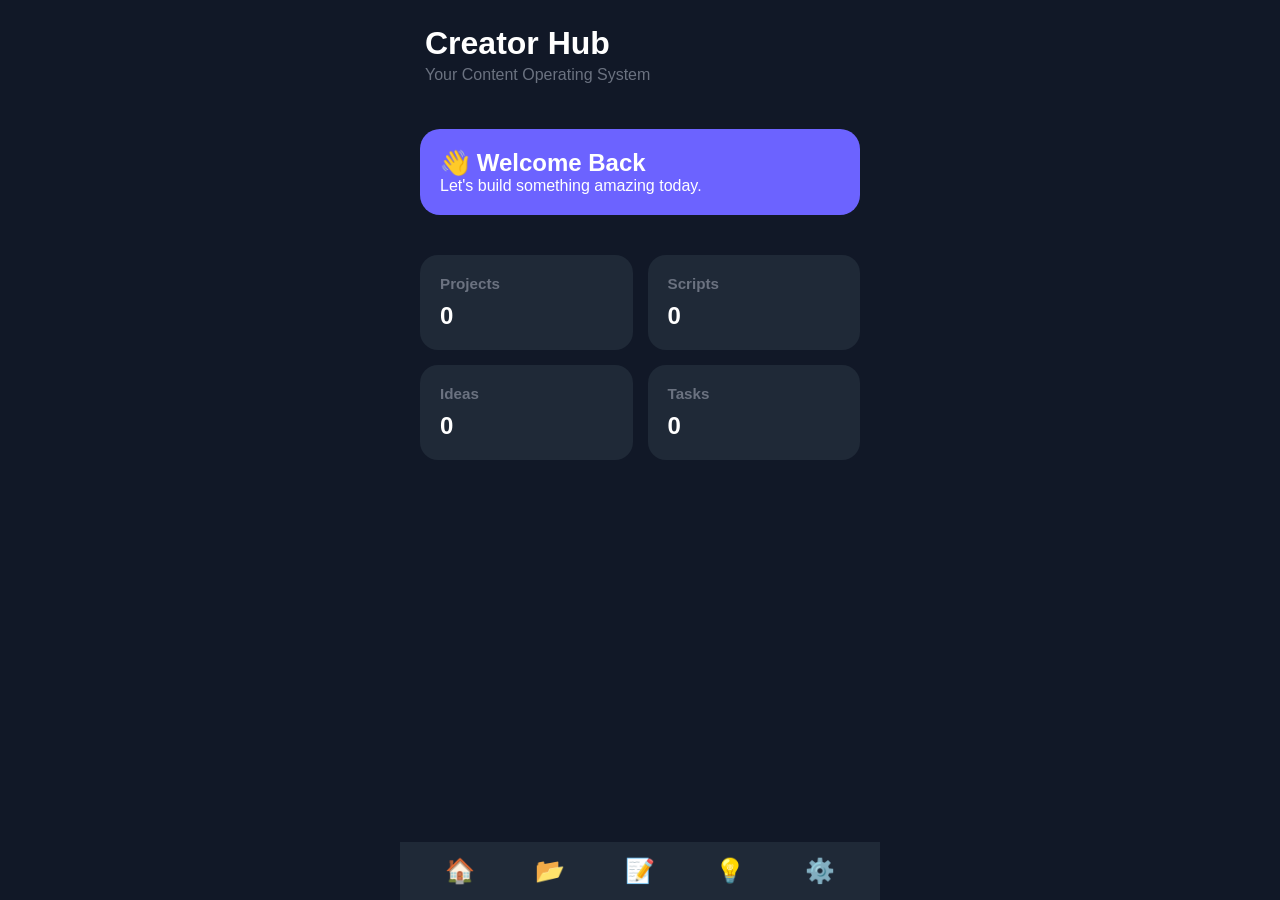
==== index.html @ e78ccef3 "Sprint 1 - Part 1 Created initial dashboard, navigation and project structure." ====
﻿<!DOCTYPE html>
<html lang="en">
  <head>
    <meta charset="UTF-8" />
    <meta name="viewport" content="width=device-width, initial-scale=1.0" />
    <title>Creator Hub</title>
    <link rel="stylesheet" href="css/app.css" />
    <link rel="stylesheet" href="css/dashboard.css" />
  </head>
  <body>
    <div id="app">
      <header class="header">
        <h1>Creator Hub</h1>
        <p>Your Content Operating System</p>
      </header>

      <main>
        <section class="welcome-card">
          <h2>👋 Welcome Back</h2>
          <p>Let's build something amazing today.</p>
        </section>

        <section class="stats">
          <div class="card">
            <h3>Projects</h3>
            <span>0</span>
          </div>

          <div class="card">
            <h3>Scripts</h3>
            <span>0</span>
          </div>

          <div class="card">
            <h3>Ideas</h3>
            <span>0</span>
          </div>

          <div class="card">
            <h3>Tasks</h3>
            <span>0</span>
          </div>
        </section>
      </main>

      <nav class="bottom-nav">
        <button>🏠</button>
        <button>📂</button>
        <button>📝</button>
        <button>💡</button>
        <button>⚙️</button>
      </nav>
    </div>

    <script src="js/storage.js"></script>
    <script src="js/app.js"></script>
  </body>
</html>
---- css/app.css ----
*{
    margin:0;
    padding:0;
    box-sizing:border-box;
}

body{
    font-family:Arial, Helvetica, sans-serif;
    background:#111827;
    color:white;
}

#app{
    max-width:480px;
    margin:auto;
    min-height:100vh;
    background:#111827;
}

.header{
    padding:25px;
}

.header h1{
    font-size:32px;
    font-weight:bold;
}

.header p{
    color:#9ca3af;
    margin-top:5px;
}

.welcome-card{
    background:#6C63FF;
    margin:20px;
    padding:20px;
    border-radius:20px;
}

.stats{
    display:grid;
    grid-template-columns:repeat(2,1fr);
    gap:15px;
    padding:20px;
}

.card{
    background:#1f2937;
    padding:20px;
    border-radius:18px;
}

.card h3{
    font-size:16px;
    color:#9ca3af;
}

.card span{
    font-size:30px;
    font-weight:bold;
    display:block;
    margin-top:10px;
}

.bottom-nav{
    position:fixed;
    bottom:0;
    left:50%;
    transform:translateX(-50%);
    width:100%;
    max-width:480px;
    display:flex;
    justify-content:space-around;
    background:#1f2937;
    padding:15px;
}

.bottom-nav button{
    background:none;
    border:none;
    color:white;
    font-size:24px;
    cursor:pointer;
}
---- css/dashboard.css ----
.header h1 {
  margin: 0 0 4px;
  font-size: 2rem;
}

.header p {
  margin: 0;
  color: #6b7280;
}

.welcome-card h2 {
  margin-top: 0;
}

.card h3 {
  margin: 0 0 8px;
  font-size: 0.95rem;
  color: #6b7280;
}

.card span {
  font-size: 1.5rem;
  font-weight: bold;
}
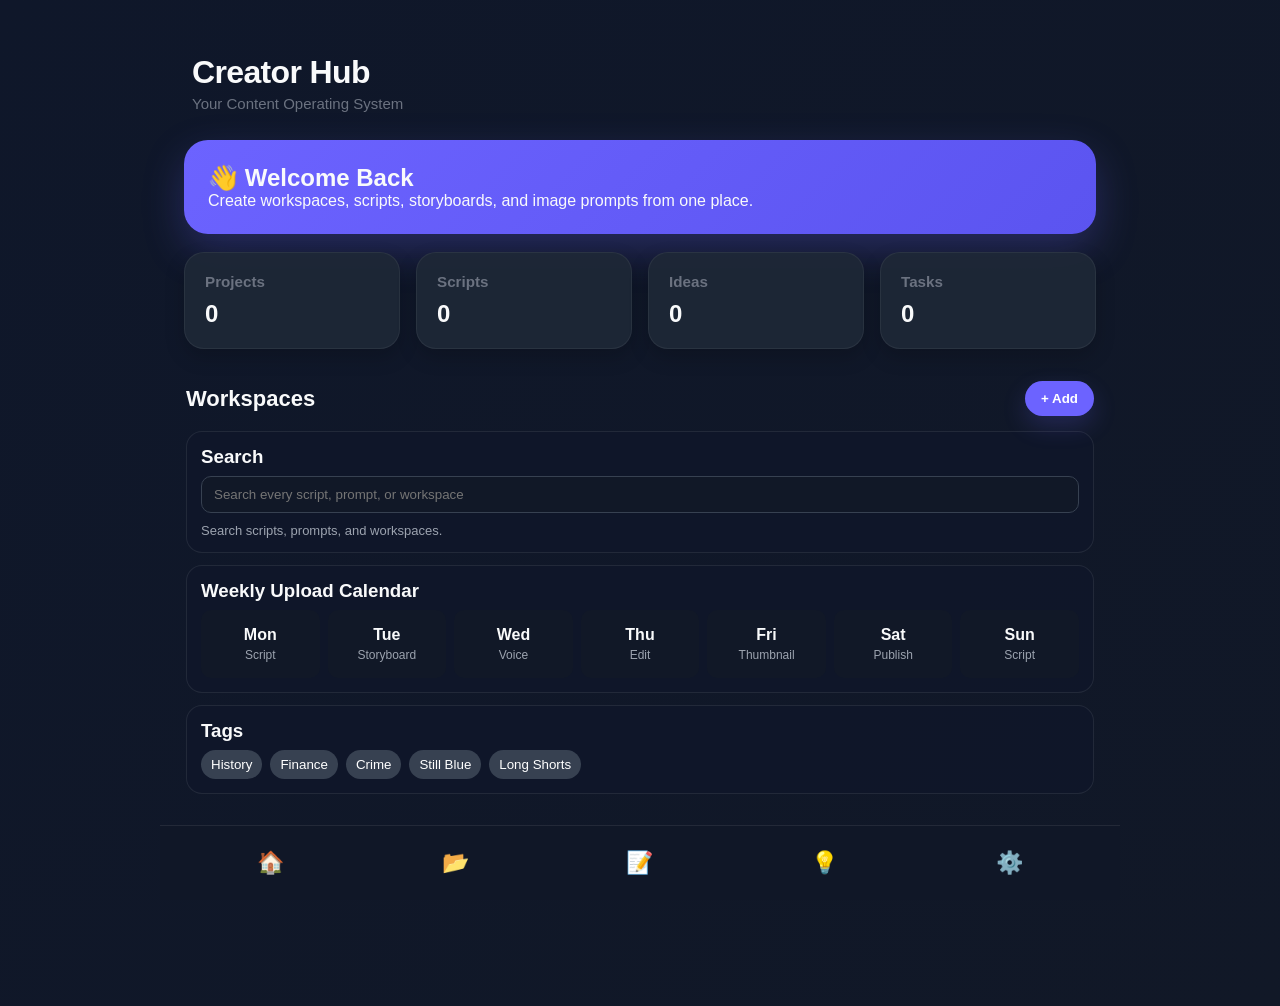
==== commit a1f28fcf: "new phase new phase shecduling" ====
--- a/index.html
+++ b/index.html
@@ -17,7 +17,7 @@
       <main>
         <section class="welcome-card">
           <h2>👋 Welcome Back</h2>
-          <p>Let's build something amazing today.</p>
+          <p>Create workspaces, scripts, storyboards, and image prompts from one place.</p>
         </section>
 
         <section class="stats">
@@ -41,6 +41,59 @@
             <span>0</span>
           </div>
         </section>
+
+        <section class="workspace-section">
+          <div class="section-title">
+            <h2>Workspaces</h2>
+            <button id="addWorkspaceBtn">+ Add</button>
+          </div>
+
+          <div class="dashboard-panel">
+            <div class="dashboard-panel-header">
+              <h3>Search</h3>
+            </div>
+            <input id="globalSearchInput" type="text" placeholder="Search every script, prompt, or workspace" />
+            <div id="searchResults" class="search-results"></div>
+          </div>
+
+          <div class="dashboard-panel">
+            <div class="dashboard-panel-header">
+              <h3>Weekly Upload Calendar</h3>
+            </div>
+            <div id="calendarGrid" class="calendar-grid"></div>
+          </div>
+
+          <div class="dashboard-panel">
+            <div class="dashboard-panel-header">
+              <h3>Tags</h3>
+            </div>
+            <div class="tag-list">
+              <button class="tag-chip" type="button">History</button>
+              <button class="tag-chip" type="button">Finance</button>
+              <button class="tag-chip" type="button">Crime</button>
+              <button class="tag-chip" type="button">Still Blue</button>
+              <button class="tag-chip" type="button">Long Shorts</button>
+            </div>
+          </div>
+
+          <div id="workspaceList"></div>
+        </section>
+        <!-- Workspace Modal -->
+        <div id="workspaceModal" class="modal hidden">
+          <div class="modal-content">
+            <h2>Create Workspace</h2>
+            <input type="text" id="workspaceName" placeholder="Workspace Name" />
+            <select id="workspaceType">
+              <option>YouTube Channel</option>
+              <option>Business</option>
+              <option>Personal</option>
+            </select>
+            <div class="modal-buttons">
+              <button id="cancelBtn">Cancel</button>
+              <button id="createBtn">Create</button>
+            </div>
+          </div>
+        </div>
       </main>
 
       <nav class="bottom-nav">
@@ -52,7 +105,8 @@
       </nav>
     </div>
 
-    <script src="js/storage.js"></script>
-    <script src="js/app.js"></script>
+   <script src="js/storage.js"></script>
+<script src="js/workspaces.js"></script>
+<script src="js/app.js"></script>
   </body>
 </html>
--- a/css/app.css
+++ b/css/app.css
@@ -5,50 +5,56 @@
 }
 
 body{
-    font-family:Arial, Helvetica, sans-serif;
-    background:#111827;
-    color:white;
+    font-family:Inter, "Segoe UI", Roboto, Arial, sans-serif;
+    background:linear-gradient(135deg, #0f172a 0%, #111827 100%);
+    color:#f9fafb;
 }
 
 #app{
-    max-width:480px;
+    max-width:960px;
     margin:auto;
     min-height:100vh;
-    background:#111827;
+    background:transparent;
+    padding:24px 18px 100px;
 }
 
 .header{
-    padding:25px;
+    padding:24px 8px 16px;
 }
 
 .header h1{
-    font-size:32px;
-    font-weight:bold;
+    font-size:34px;
+    font-weight:800;
+    letter-spacing:-0.02em;
 }
 
 .header p{
-    color:#9ca3af;
-    margin-top:5px;
+    color:#94a3b8;
+    margin-top:8px;
+    font-size:15px;
 }
 
 .welcome-card{
-    background:#6C63FF;
-    margin:20px;
-    padding:20px;
-    border-radius:20px;
+    background:linear-gradient(135deg, #6C63FF 0%, #5b54f0 100%);
+    margin:12px 0 18px;
+    padding:24px;
+    border-radius:24px;
+    box-shadow:0 16px 40px rgba(108,99,255,.25);
 }
 
 .stats{
     display:grid;
     grid-template-columns:repeat(2,1fr);
-    gap:15px;
+    gap:16px;
+    margin-bottom:16px;
+}
+
+.card{
+    background:rgba(31,41,55,.9);
     padding:20px;
-}
-
-.card{
-    background:#1f2937;
-    padding:20px;
-    border-radius:18px;
+    border-radius:20px;
+    border:1px solid rgba(255,255,255,.06);
+    box-shadow:0 8px 20px rgba(0,0,0,.18);
 }
 
 .card h3{
@@ -69,17 +75,730 @@
     left:50%;
     transform:translateX(-50%);
     width:100%;
-    max-width:480px;
+    max-width:960px;
     display:flex;
     justify-content:space-around;
-    background:#1f2937;
-    padding:15px;
+    background:rgba(17,24,39,.95);
+    backdrop-filter:blur(12px);
+    padding:14px 18px;
+    border-top:1px solid rgba(255,255,255,.08);
 }
 
 .bottom-nav button{
     background:none;
     border:none;
+    color:#e5e7eb;
+    font-size:22px;
+    cursor:pointer;
+    padding:10px 14px;
+    border-radius:999px;
+}
+
+.bottom-nav button:hover{
+    background:rgba(255,255,255,.08);
+}
+
+.workspace-section{
+    padding:8px 2px 90px;
+}
+
+.section-title{
+    display:flex;
+    justify-content:space-between;
+    align-items:center;
+    margin-bottom:15px;
+}
+
+.section-title h2{
+    font-size:22px;
+}
+
+.section-title button{
+    background:#6C63FF;
     color:white;
-    font-size:24px;
+    border:none;
+    padding:10px 16px;
+    border-radius:999px;
     cursor:pointer;
-}
+    font-weight:600;
+    box-shadow:0 10px 24px rgba(108,99,255,.2);
+}
+
+.workspace-card{
+    background:rgba(31,41,55,.95);
+    border-radius:18px;
+    padding:20px;
+    margin-bottom:14px;
+    cursor:pointer;
+    transition:transform .2s ease, box-shadow .2s ease;
+    border:1px solid rgba(255,255,255,.06);
+    box-shadow:0 10px 24px rgba(0,0,0,.16);
+}
+
+.workspace-card:hover{
+    transform:translateY(-3px);
+    box-shadow:0 14px 30px rgba(0,0,0,.22);
+}
+
+.workspace-card h3{
+    margin-bottom:5px;
+}
+
+.workspace-card p{
+    color:#9ca3af;
+}
+
+.dashboard-panel {
+    background: rgba(15, 23, 42, 0.8);
+    border: 1px solid rgba(255,255,255,.08);
+    border-radius: 16px;
+    padding: 14px;
+    margin-bottom: 12px;
+}
+
+.dashboard-panel-header {
+    display: flex;
+    justify-content: space-between;
+    align-items: center;
+    margin-bottom: 8px;
+}
+
+.dashboard-panel input {
+    width: 100%;
+    padding: 10px 12px;
+    border-radius: 10px;
+    border: 1px solid #374151;
+    background: #111827;
+    color: white;
+}
+
+.calendar-grid {
+    display: grid;
+    grid-template-columns: repeat(7, minmax(0, 1fr));
+    gap: 8px;
+}
+
+.calendar-day {
+    background: #111827;
+    border-radius: 10px;
+    padding: 8px;
+    text-align: center;
+    min-height: 68px;
+    display: flex;
+    flex-direction: column;
+    justify-content: center;
+    gap: 4px;
+}
+
+.calendar-day span {
+    color: #9ca3af;
+    font-size: 12px;
+}
+
+.tag-list {
+    display: flex;
+    flex-wrap: wrap;
+    gap: 8px;
+}
+
+.tag-chip {
+    border: none;
+    border-radius: 999px;
+    background: #374151;
+    color: white;
+    padding: 7px 10px;
+    cursor: pointer;
+}
+
+.search-results {
+    display: flex;
+    flex-direction: column;
+    gap: 8px;
+    margin-top: 10px;
+}
+
+.search-result-item {
+    background: #111827;
+    border-radius: 10px;
+    padding: 10px;
+}
+
+.search-result-item p {
+    color: #9ca3af;
+    font-size: 13px;
+    margin-top: 2px;
+}
+
+.search-empty {
+    color: #9ca3af;
+    font-size: 13px;
+}
+
+.kanban-section {
+    margin-top: 18px;
+    padding: 16px;
+    background: rgba(15, 23, 42, 0.8);
+    border-radius: 16px;
+    border: 1px solid rgba(255,255,255,.08);
+}
+
+.kanban-board {
+    display: grid;
+    grid-template-columns: repeat(7, minmax(140px, 1fr));
+    gap: 12px;
+    overflow-x: auto;
+    padding-bottom: 6px;
+}
+
+.kanban-column {
+    background: #111827;
+    border: 1px solid rgba(255,255,255,.08);
+    border-radius: 14px;
+    min-height: 220px;
+    padding: 10px;
+}
+
+.kanban-column.drag-over {
+    border-color: #6C63FF;
+    box-shadow: inset 0 0 0 1px #6C63FF;
+}
+
+.kanban-column-header {
+    display: flex;
+    justify-content: space-between;
+    align-items: center;
+    margin-bottom: 8px;
+    color: #e5e7eb;
+}
+
+.kanban-column-header span {
+    background: #374151;
+    border-radius: 999px;
+    padding: 2px 8px;
+    font-size: 12px;
+}
+
+.kanban-column-body {
+    display: flex;
+    flex-direction: column;
+    gap: 8px;
+}
+
+.kanban-card {
+    background: linear-gradient(180deg, #1f2937, #111827);
+    border-radius: 12px;
+    padding: 10px;
+    cursor: grab;
+    border: 1px solid rgba(255,255,255,.08);
+}
+
+.kanban-card strong {
+    display: block;
+    margin-bottom: 4px;
+}
+
+.kanban-card p {
+    color: #9ca3af;
+    font-size: 12px;
+}
+
+.kanban-empty {
+    color: #6b7280;
+    font-size: 13px;
+    text-align: center;
+    padding: 8px 0;
+}
+
+@media (max-width: 900px) {
+    .kanban-board {
+        grid-template-columns: repeat(2, minmax(160px, 1fr));
+    }
+}
+
+@media (max-width: 640px) {
+    .kanban-board {
+        grid-template-columns: 1fr;
+    }
+}
+
+/* Modal */
+
+.modal {
+    position: fixed;
+    top: 0;
+    left: 0;
+    width: 100%;
+    height: 100%;
+    background: rgba(0, 0, 0, .7);
+    display: flex;
+    justify-content: center;
+    align-items: center;
+    z-index: 1000;
+}
+
+.hidden {
+    display: none;
+}
+
+.modal-content {
+    background: #1f2937;
+    padding: 26px;
+    border-radius: 22px;
+    width: min(92%, 420px);
+    box-shadow:0 24px 48px rgba(0,0,0,.35);
+}
+
+.modal-content h2 {
+    margin-bottom: 20px;
+}
+
+.modal-content input,
+.modal-content select {
+    width: 100%;
+    padding: 12px;
+    margin-bottom: 15px;
+    background: #111827;
+    border: 1px solid #374151;
+    border-radius: 10px;
+    color: white;
+    font-size: 15px;
+}
+
+.modal-buttons {
+    display: flex;
+    justify-content: flex-end;
+    gap: 10px;
+}
+
+.modal-buttons button {
+    padding: 10px 16px;
+    border: none;
+    border-radius: 999px;
+    cursor: pointer;
+    font-weight:600;
+}
+
+#cancelBtn {
+    background: #374151;
+    color: white;
+}
+
+#createBtn {
+    background: #6C63FF;
+    color: white;
+}
+
+.export-actions {
+    display: flex;
+    flex-direction: column;
+    gap: 10px;
+    margin-top: 12px;
+}
+
+.export-btn {
+    border: none;
+    border-radius: 10px;
+    padding: 12px;
+    background: #374151;
+    color: white;
+    cursor: pointer;
+}
+
+.export-btn.primary {
+    background: #6C63FF;
+}
+
+.storyboard-editor,
+.prompt-section {
+    margin-top: 20px;
+    padding: 16px;
+    background: #1f2937;
+    border-radius: 16px;
+}
+
+.scene-card {
+    background: linear-gradient(180deg, #111827 0%, #0f172a 100%);
+    border: 1px solid rgba(255,255,255,.08);
+    border-radius: 18px;
+    padding: 14px;
+    margin-bottom: 14px;
+    box-shadow: 0 8px 24px rgba(0,0,0,.18);
+}
+
+.scene-card-header {
+    display: flex;
+    justify-content: space-between;
+    align-items: center;
+    gap: 10px;
+    margin-bottom: 12px;
+}
+
+.scene-card-title {
+    font-size: 16px;
+    font-weight: 700;
+}
+
+.scene-card-meta {
+    color: #94a3b8;
+    font-size: 12px;
+    margin-top: 4px;
+}
+
+.scene-card-actions {
+    display: flex;
+    align-items: center;
+    gap: 8px;
+}
+
+.scene-card label {
+    display: block;
+    margin: 8px 0 4px;
+    color: #9ca3af;
+}
+
+.scene-card input,
+.scene-card textarea,
+.scene-card select {
+    width: 100%;
+    border: 1px solid #374151;
+    border-radius: 10px;
+    background: #1f2937;
+    color: white;
+    padding: 10px;
+    margin-bottom: 6px;
+}
+
+.scene-card textarea {
+    min-height: 70px;
+    resize: vertical;
+}
+
+.scene-card-grid {
+    display: grid;
+    grid-template-columns: repeat(2, minmax(0, 1fr));
+    gap: 10px;
+}
+
+.scene-status {
+    min-width: 100px;
+}
+
+.scene-copy-btn {
+    border: none;
+    border-radius: 999px;
+    padding: 8px 12px;
+    background: #6C63FF;
+    color: white;
+    cursor: pointer;
+}
+
+.scene-copy-btn:hover {
+    opacity: 0.92;
+}
+
+@media (max-width: 640px) {
+    .scene-card-grid {
+        grid-template-columns: 1fr;
+    }
+
+    .scene-card-header {
+        flex-direction: column;
+        align-items: flex-start;
+    }
+}
+
+.prompt-section {
+    margin-top: 20px;
+    padding: 16px;
+    background: #1f2937;
+    border-radius: 16px;
+}
+
+.prompt-section-header {
+    display: flex;
+    justify-content: space-between;
+    align-items: center;
+    margin-bottom: 12px;
+}
+
+.prompt-section-header h3 {
+    font-size: 18px;
+}
+
+.prompt-library-list {
+    display: flex;
+    flex-wrap: wrap;
+    gap: 8px;
+    margin-top: 8px;
+}
+
+.prompt-library-btn {
+    border: 1px solid rgba(255,255,255,.1);
+    background: #111827;
+    color: white;
+    border-radius: 999px;
+    padding: 8px 12px;
+    cursor: pointer;
+}
+
+.prompt-library-btn:hover {
+    background: #6C63FF;
+}
+
+.character-fields p {
+    margin: 6px 0;
+    color: #cbd5e1;
+}
+
+.asset-categories {
+    display: flex;
+    flex-wrap: wrap;
+    gap: 8px;
+    margin: 12px 0;
+}
+
+.asset-chip {
+    background: #374151;
+    color: white;
+    border: none;
+    border-radius: 999px;
+    padding: 8px 12px;
+    cursor: pointer;
+}
+
+.asset-chip.active {
+    background: #6C63FF;
+}
+
+.asset-drop-zone {
+    border: 2px dashed #6C63FF;
+    border-radius: 16px;
+    padding: 16px;
+    text-align: center;
+    color: #cbd5e1;
+    margin-bottom: 12px;
+}
+
+.asset-drop-zone.dragging {
+    background: rgba(108, 99, 255, 0.16);
+}
+
+.asset-card {
+    background: #111827;
+    border: 1px solid rgba(255,255,255,.08);
+    border-radius: 16px;
+    padding: 12px;
+    margin-bottom: 12px;
+}
+
+.asset-card-top {
+    display: flex;
+    justify-content: space-between;
+    align-items: center;
+    margin-bottom: 8px;
+}
+
+.asset-preview {
+    background: #1f2937;
+    border-radius: 12px;
+    min-height: 90px;
+    display: flex;
+    align-items: center;
+    justify-content: center;
+    margin-bottom: 10px;
+    overflow: hidden;
+}
+
+.asset-preview img {
+    width: 100%;
+    height: 100%;
+    object-fit: cover;
+}
+
+.asset-actions {
+    display: flex;
+    gap: 8px;
+}
+
+#addPromptBtn,
+.save-prompt-btn,
+.copy-prompt-btn {
+    border: none;
+    border-radius: 10px;
+    padding: 8px 12px;
+    cursor: pointer;
+    background: #6C63FF;
+    color: white;
+}
+
+.copy-prompt-btn.secondary {
+    background: #374151;
+}
+
+.prompt-card {
+    background: #111827;
+    border: 1px solid #374151;
+    border-radius: 14px;
+    padding: 12px;
+    margin-bottom: 12px;
+}
+
+.prompt-card-header,
+.prompt-actions {
+    display: flex;
+    justify-content: space-between;
+    gap: 8px;
+    margin-bottom: 10px;
+}
+
+.prompt-title-input,
+.prompt-textarea {
+    width: 100%;
+    border: 1px solid #374151;
+    border-radius: 10px;
+    background: #1f2937;
+    color: white;
+    padding: 10px;
+}
+
+.prompt-textarea {
+    min-height: 90px;
+    resize: vertical;
+    margin-bottom: 10px;
+}
+
+.workspace-tabs {
+    display: flex;
+    overflow-x: auto;
+    padding: 8px 0 12px;
+    gap: 8px;
+}
+
+.tab-btn {
+    background: rgba(31,41,55,.9);
+    color: #9ca3af;
+    border: 1px solid rgba(255,255,255,.06);
+    padding: 8px 12px;
+    border-radius: 999px;
+    font-size: 12px;
+    white-space: nowrap;
+    cursor: pointer;
+}
+
+.tab-btn.active {
+    background: #6C63FF;
+    color: white;
+}
+
+.workspace-detail [data-view-content] {
+    display: none;
+}
+
+.workspace-detail [data-view-content="overview"] {
+    display: block;
+}
+
+.top-header {
+    display:flex;
+    align-items:center;
+    justify-content:space-between;
+    gap:12px;
+    padding:8px 0 18px;
+}
+
+.top-header button {
+    background:#6C63FF;
+    color:white;
+    border:none;
+    border-radius:999px;
+    padding:8px 12px;
+    cursor:pointer;
+}
+
+.workspace-header,
+.workspace-panel,
+.workspace-scripts,
+.script-editor,
+.storyboard-editor,
+.prompt-section {
+    background:rgba(31,41,55,.9);
+    border:1px solid rgba(255,255,255,.06);
+    border-radius:22px;
+    padding:18px;
+    box-shadow:0 12px 24px rgba(0,0,0,.16);
+}
+
+.workspace-header h2,
+.workspace-panel h3,
+.workspace-scripts h3 {
+    margin-bottom:8px;
+}
+
+.editor-section {
+    margin-bottom:14px;
+}
+
+.editor-section label,
+.scene-card label {
+    display:block;
+    margin-bottom:6px;
+    color:#cbd5e1;
+    font-weight:600;
+}
+
+textarea,
+input,
+select {
+    width:100%;
+    padding:12px 14px;
+    border-radius:14px;
+    border:1px solid rgba(255,255,255,.08);
+    background:#111827;
+    color:#f9fafb;
+}
+
+textarea {
+    min-height:90px;
+    resize:vertical;
+}
+
+#saveScriptBtn,
+#addPromptBtn,
+#addSceneBtn,
+.new-script-btn {
+    background:#6C63FF;
+    color:white;
+    border:none;
+    border-radius:999px;
+    padding:10px 14px;
+    font-weight:600;
+    cursor:pointer;
+}
+
+@media (min-width: 768px) {
+    #app {
+        padding:30px 24px 110px;
+    }
+
+    .stats {
+        grid-template-columns:repeat(4, 1fr);
+    }
+
+    .workspace-section {
+        padding-top:16px;
+    }
+}
+
+@media (max-width: 600px) {
+    .header h1 {
+        font-size:28px;
+    }
+
+    .welcome-card {
+        padding:20px;
+    }
+
+    .stats {
+        grid-template-columns:1fr 1fr;
+    }
+}
